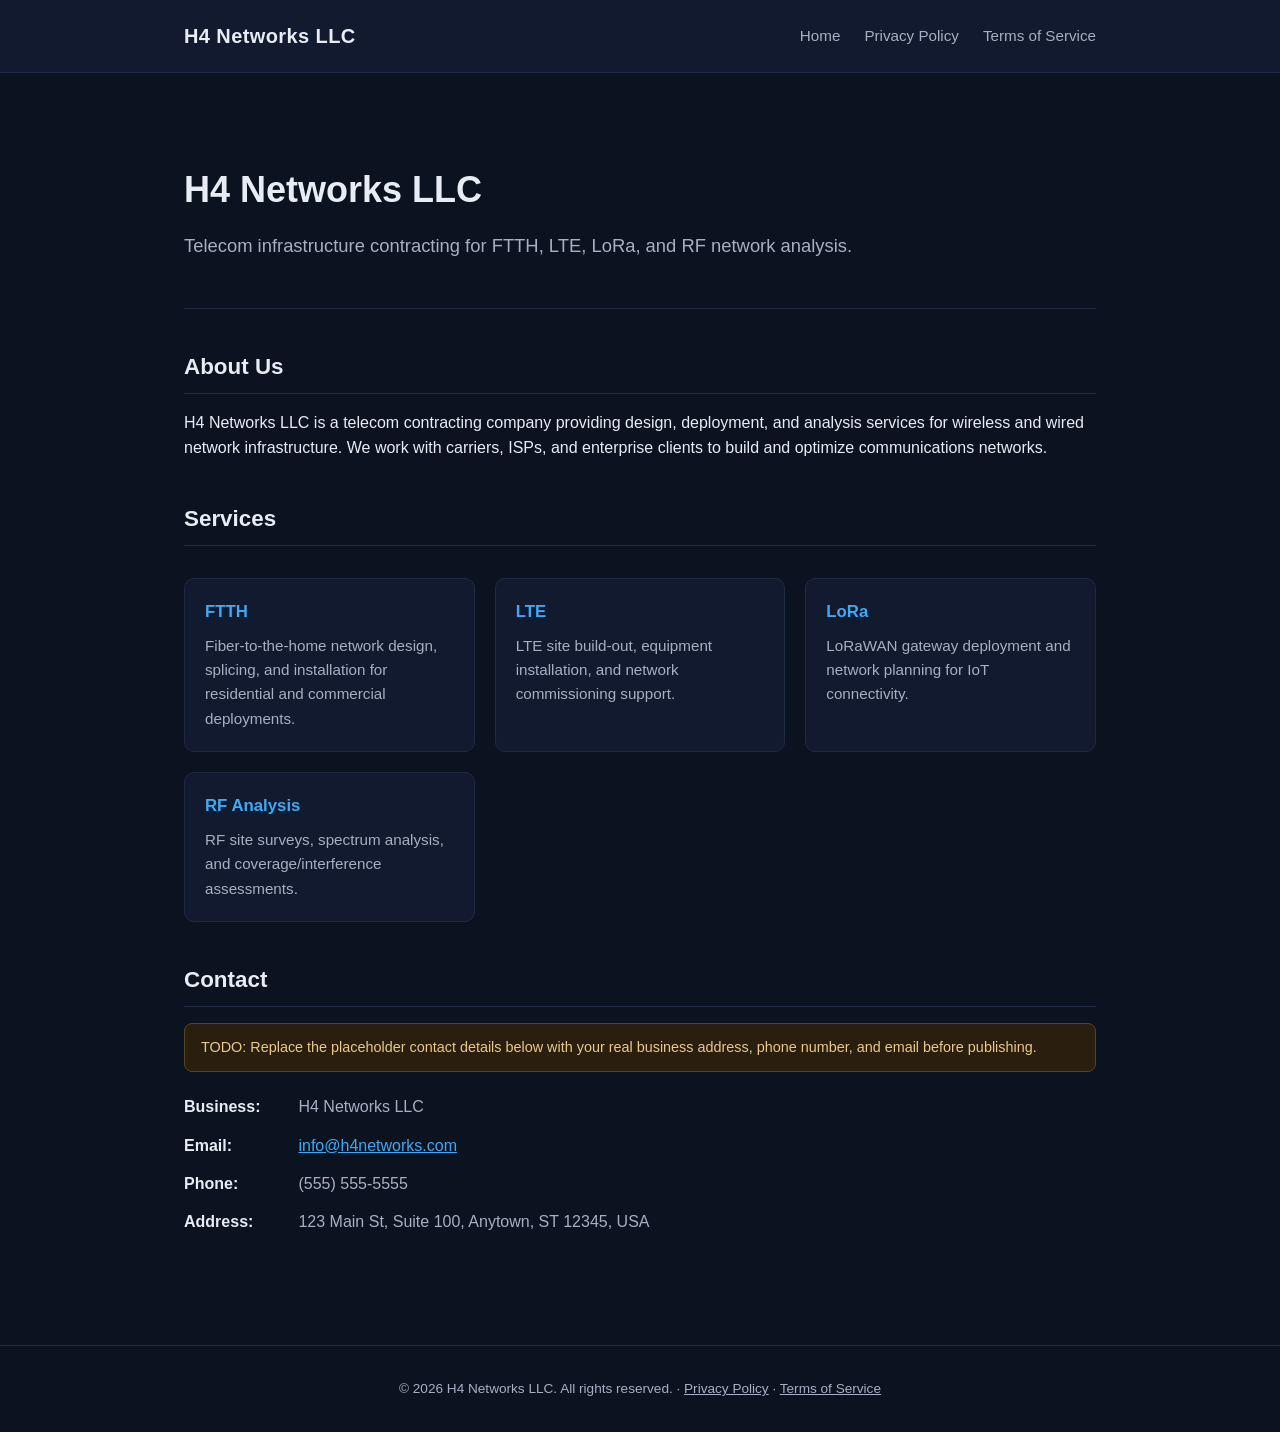
==== index.html @ 7e6a8252 "Initial commit: H4 Networks LLC business site Home, Privacy Policy, and Terms of Service pages for T" ====
<!DOCTYPE html>
<html lang="en">
<head>
<meta charset="UTF-8">
<meta name="viewport" content="width=device-width, initial-scale=1.0">
<title>H4 Networks LLC | Telecom &amp; RF Contracting</title>
<meta name="description" content="H4 Networks LLC is a telecom contractor specializing in FTTH, LTE, LoRa, and RF analysis services.">
<link rel="stylesheet" href="assets/style.css">
</head>
<body>
<header>
  <div class="nav">
    <a class="brand" href="index.html">H4 Networks LLC</a>
    <nav class="nav-links">
      <a href="index.html">Home</a>
      <a href="privacy.html">Privacy Policy</a>
      <a href="terms.html">Terms of Service</a>
    </nav>
  </div>
</header>

<main>
  <div class="hero">
    <h1>H4 Networks LLC</h1>
    <p class="tagline">Telecom infrastructure contracting for FTTH, LTE, LoRa, and RF network analysis.</p>
  </div>

  <section>
    <h2>About Us</h2>
    <p>
      H4 Networks LLC is a telecom contracting company providing design, deployment, and
      analysis services for wireless and wired network infrastructure. We work with carriers,
      ISPs, and enterprise clients to build and optimize communications networks.
    </p>
  </section>

  <section>
    <h2>Services</h2>
    <div class="services-grid">
      <div class="service-card">
        <h3>FTTH</h3>
        <p>Fiber-to-the-home network design, splicing, and installation for residential and commercial deployments.</p>
      </div>
      <div class="service-card">
        <h3>LTE</h3>
        <p>LTE site build-out, equipment installation, and network commissioning support.</p>
      </div>
      <div class="service-card">
        <h3>LoRa</h3>
        <p>LoRaWAN gateway deployment and network planning for IoT connectivity.</p>
      </div>
      <div class="service-card">
        <h3>RF Analysis</h3>
        <p>RF site surveys, spectrum analysis, and coverage/interference assessments.</p>
      </div>
    </div>
  </section>

  <section>
    <h2>Contact</h2>
    <div class="todo">
      TODO: Replace the placeholder contact details below with your real business address, phone number, and email before publishing.
    </div>
    <ul class="contact-list">
      <li><strong>Business:</strong> H4 Networks LLC</li>
      <li><strong>Email:</strong> <a href="mailto:info@h4networks.com">info@h4networks.com</a></li>
      <li><strong>Phone:</strong> (555) 555-5555</li>
      <li><strong>Address:</strong> 123 Main St, Suite 100, Anytown, ST 12345, USA</li>
    </ul>
  </section>
</main>

<footer>
  &copy; 2026 H4 Networks LLC. All rights reserved. &middot;
  <a href="privacy.html">Privacy Policy</a> &middot;
  <a href="terms.html">Terms of Service</a>
</footer>
</body>
</html>
---- assets/style.css ----
:root {
  --bg: #0b1220;
  --bg-alt: #111a2e;
  --text: #e8ecf4;
  --text-dim: #a7b0c2;
  --accent: #3fa9f5;
  --border: #1f2a44;
  --max-width: 960px;
}

* { box-sizing: border-box; }

html, body {
  margin: 0;
  padding: 0;
  background: var(--bg);
  color: var(--text);
  font-family: -apple-system, BlinkMacSystemFont, "Segoe UI", Roboto, Helvetica, Arial, sans-serif;
  line-height: 1.6;
}

a { color: var(--accent); }

header {
  border-bottom: 1px solid var(--border);
  background: var(--bg-alt);
}

.nav {
  max-width: var(--max-width);
  margin: 0 auto;
  padding: 1.25rem 1.5rem;
  display: flex;
  align-items: center;
  justify-content: space-between;
  flex-wrap: wrap;
  gap: 1rem;
}

.brand {
  font-size: 1.25rem;
  font-weight: 700;
  color: var(--text);
  text-decoration: none;
  letter-spacing: 0.02em;
}

.nav-links {
  display: flex;
  gap: 1.5rem;
  flex-wrap: wrap;
}

.nav-links a {
  color: var(--text-dim);
  text-decoration: none;
  font-size: 0.95rem;
}

.nav-links a:hover { color: var(--accent); }

main {
  max-width: var(--max-width);
  margin: 0 auto;
  padding: 3rem 1.5rem 4rem;
}

.hero {
  padding: 2.5rem 0 3rem;
  border-bottom: 1px solid var(--border);
  margin-bottom: 2.5rem;
}

.hero h1 {
  font-size: 2.25rem;
  margin: 0 0 0.75rem;
}

.hero p.tagline {
  color: var(--text-dim);
  font-size: 1.15rem;
  margin: 0;
}

.services-grid {
  display: grid;
  grid-template-columns: repeat(auto-fit, minmax(220px, 1fr));
  gap: 1.25rem;
  margin: 2rem 0;
}

.service-card {
  background: var(--bg-alt);
  border: 1px solid var(--border);
  border-radius: 10px;
  padding: 1.25rem;
}

.service-card h3 {
  margin: 0 0 0.5rem;
  font-size: 1.05rem;
  color: var(--accent);
}

.service-card p {
  margin: 0;
  color: var(--text-dim);
  font-size: 0.95rem;
}

section { margin-bottom: 2.5rem; }

section h2 {
  font-size: 1.4rem;
  border-bottom: 1px solid var(--border);
  padding-bottom: 0.5rem;
  margin-bottom: 1rem;
}

.contact-list {
  list-style: none;
  padding: 0;
  margin: 0;
}

.contact-list li {
  padding: 0.4rem 0;
  color: var(--text-dim);
}

.contact-list strong {
  color: var(--text);
  display: inline-block;
  width: 110px;
}

footer {
  border-top: 1px solid var(--border);
  color: var(--text-dim);
  font-size: 0.85rem;
  text-align: center;
  padding: 2rem 1.5rem;
}

footer a { color: var(--text-dim); }

.legal main h1 {
  font-size: 1.75rem;
  margin-bottom: 0.25rem;
}

.legal .updated {
  color: var(--text-dim);
  font-size: 0.9rem;
  margin-bottom: 2rem;
}

.legal h2 {
  font-size: 1.2rem;
  margin-top: 2rem;
}

.todo {
  background: #2a1f0f;
  border: 1px solid #5a4420;
  color: #e8c98a;
  border-radius: 8px;
  padding: 0.75rem 1rem;
  font-size: 0.9rem;
  margin: 1rem 0;
}
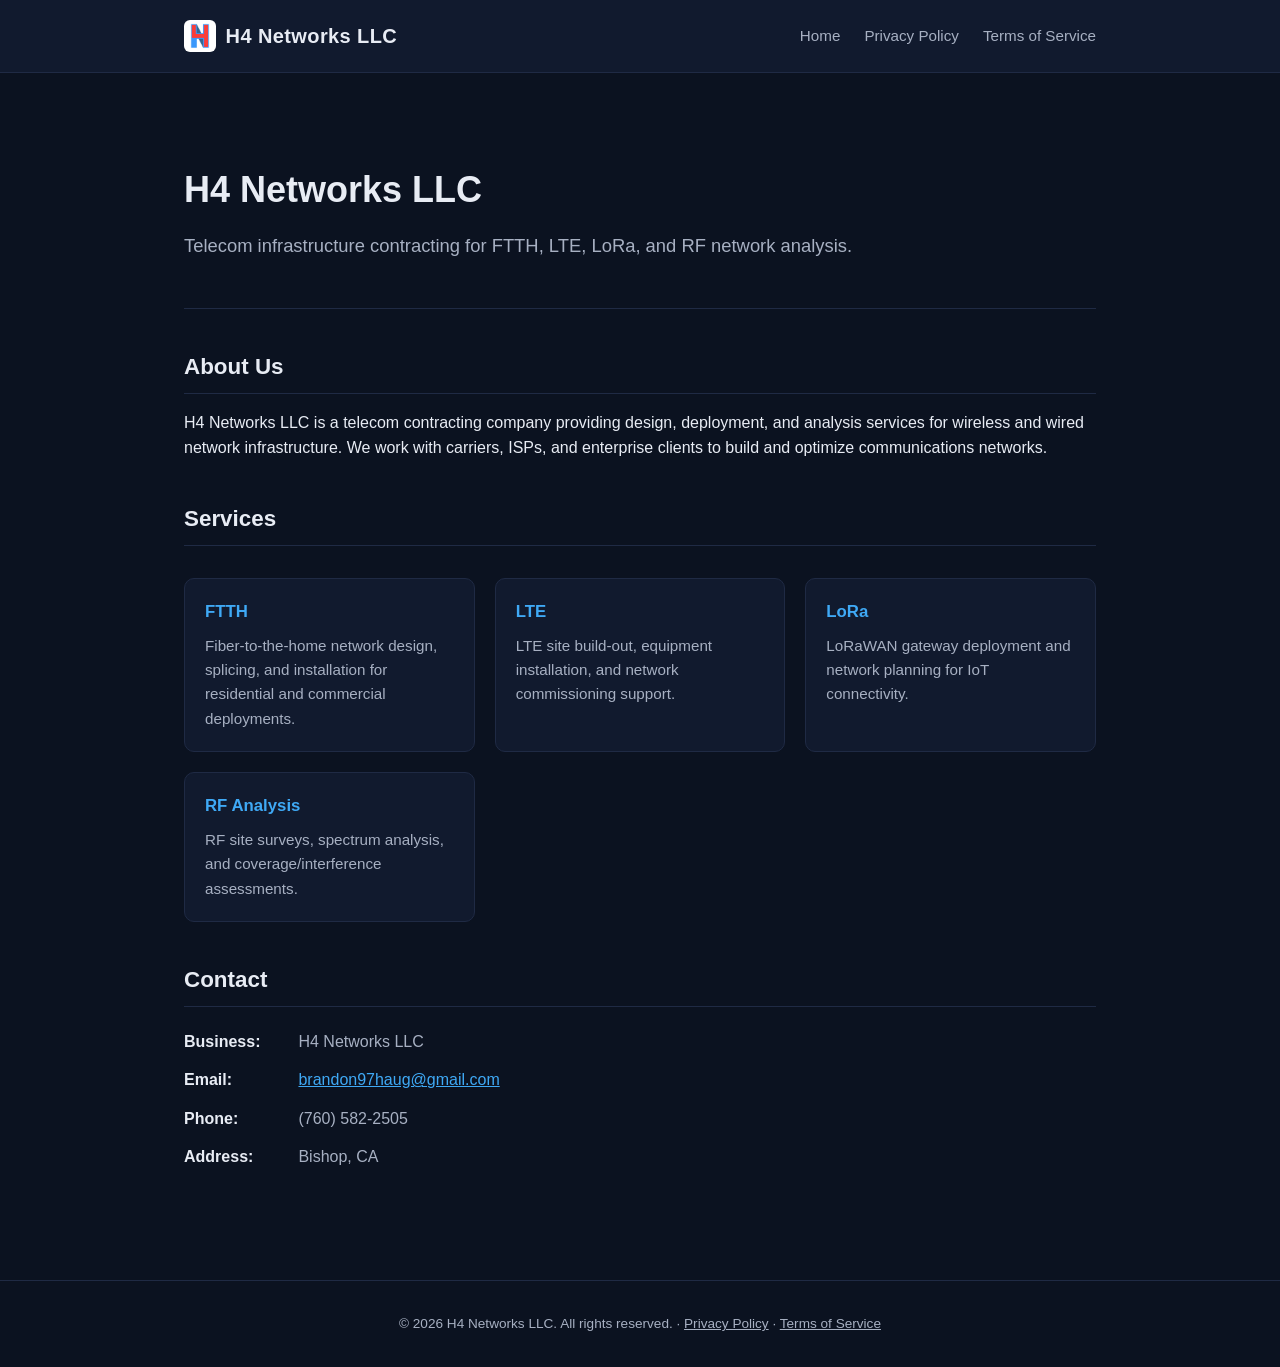
==== commit 07ac0121: "Add logo, favicon, and real contact info; remove placeholders Integrate H4 Networks logo and favicon" ====
--- a/index.html
+++ b/index.html
@@ -5,12 +5,20 @@
 <meta name="viewport" content="width=device-width, initial-scale=1.0">
 <title>H4 Networks LLC | Telecom &amp; RF Contracting</title>
 <meta name="description" content="H4 Networks LLC is a telecom contractor specializing in FTTH, LTE, LoRa, and RF analysis services.">
+<link rel="icon" type="image/svg+xml" href="assets/favicon/favicon.svg">
+<link rel="icon" type="image/png" sizes="96x96" href="assets/favicon/favicon-96x96.png">
+<link rel="shortcut icon" href="assets/favicon/favicon.ico">
+<link rel="apple-touch-icon" sizes="180x180" href="assets/favicon/apple-touch-icon.png">
+<link rel="manifest" href="assets/favicon/site.webmanifest">
 <link rel="stylesheet" href="assets/style.css">
 </head>
 <body>
 <header>
   <div class="nav">
-    <a class="brand" href="index.html">H4 Networks LLC</a>
+    <a class="brand" href="index.html">
+      <img src="assets/H4logo.jpg" alt="H4 Networks LLC logo" class="brand-logo">
+      H4 Networks LLC
+    </a>
     <nav class="nav-links">
       <a href="index.html">Home</a>
       <a href="privacy.html">Privacy Policy</a>
@@ -58,14 +66,11 @@
 
   <section>
     <h2>Contact</h2>
-    <div class="todo">
-      TODO: Replace the placeholder contact details below with your real business address, phone number, and email before publishing.
-    </div>
     <ul class="contact-list">
       <li><strong>Business:</strong> H4 Networks LLC</li>
-      <li><strong>Email:</strong> <a href="mailto:info@h4networks.com">info@h4networks.com</a></li>
-      <li><strong>Phone:</strong> (555) 555-5555</li>
-      <li><strong>Address:</strong> 123 Main St, Suite 100, Anytown, ST 12345, USA</li>
+      <li><strong>Email:</strong> <a href="mailto:brandon97haug@gmail.com">brandon97haug@gmail.com</a></li>
+      <li><strong>Phone:</strong> (760) 582-2505</li>
+      <li><strong>Address:</strong> Bishop, CA</li>
     </ul>
   </section>
 </main>
--- a/assets/style.css
+++ b/assets/style.css
@@ -38,11 +38,23 @@
 }
 
 .brand {
+  display: flex;
+  align-items: center;
+  gap: 0.6rem;
   font-size: 1.25rem;
   font-weight: 700;
   color: var(--text);
   text-decoration: none;
   letter-spacing: 0.02em;
+}
+
+.brand-logo {
+  height: 32px;
+  width: 32px;
+  object-fit: contain;
+  background: #fff;
+  border-radius: 6px;
+  padding: 3px;
 }
 
 .nav-links {
@@ -160,12 +172,3 @@
   margin-top: 2rem;
 }
 
-.todo {
-  background: #2a1f0f;
-  border: 1px solid #5a4420;
-  color: #e8c98a;
-  border-radius: 8px;
-  padding: 0.75rem 1rem;
-  font-size: 0.9rem;
-  margin: 1rem 0;
-}
